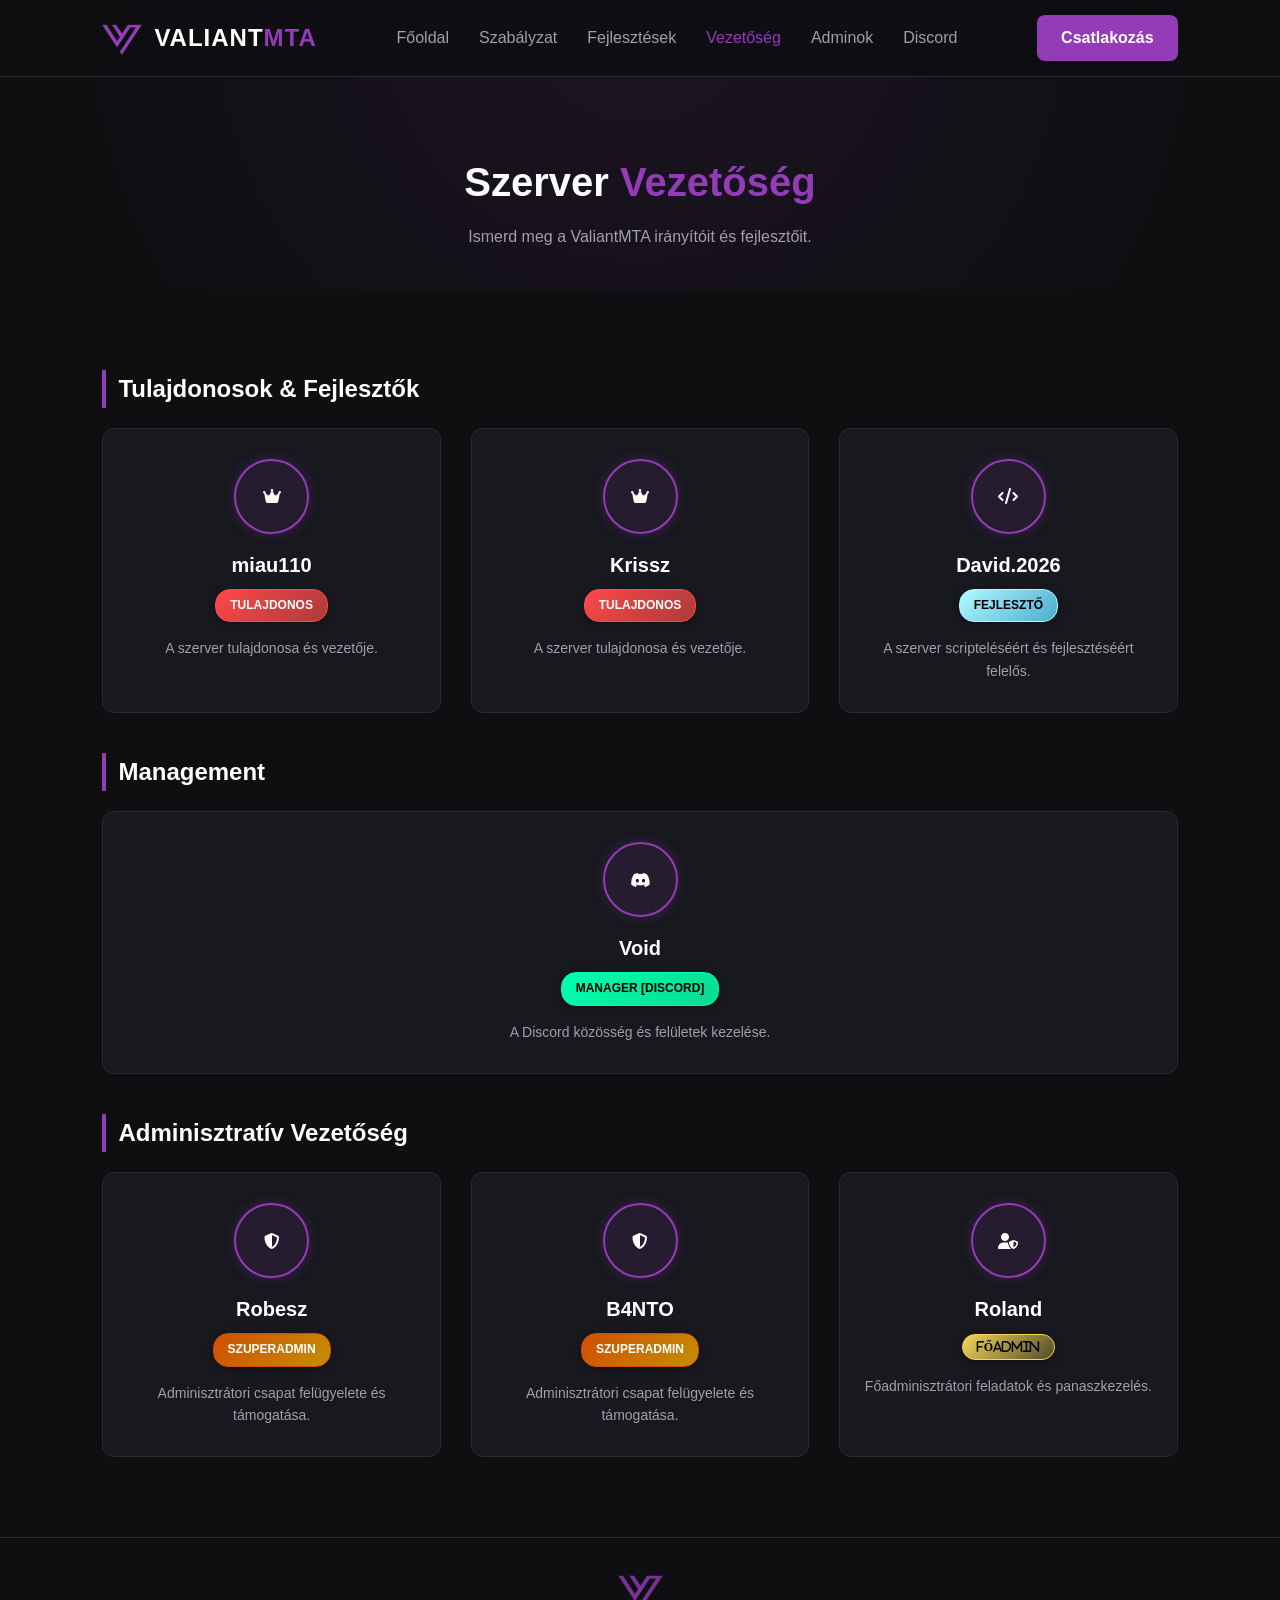
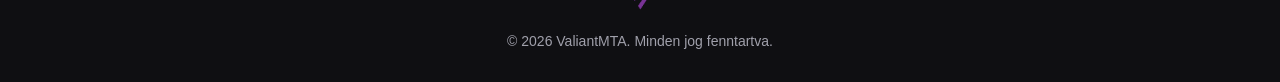
==== valiantweb/vezetoseg.html @ 5ef46de9 "Add files via upload" ====
<!DOCTYPE html>
<html lang="hu">
<head>
    <meta charset="UTF-8">
    <meta name="viewport" content="width=device-width, initial-scale=1.0">
    <title>ValiantMTA - Vezetőség</title>
    <link rel="stylesheet" href="style.css">
    <link rel="stylesheet" href="https://cdnjs.cloudflare.com/ajax/libs/font-awesome/6.4.0/css/all.min.css">
</head>
<body>
    <!-- Aloldalak oldalról beúszó logója -->
<div id="page-loader-side">
    <div class="side-loader-content">
        <img src="logo.png" alt="ValiantMTA Logo" class="side-loader-logo">
        <span class="side-loader-text">Valiant<span>MTA</span></span>
    </div>
</div>

<nav class="navbar">
    <a href="index.html" class="logo-container">
        <img src="logo.png" alt="ValiantMTA Logo" class="nav-logo">
        <span class="logo-text">Valiant<span>MTA</span></span>
    </a>
    <ul class="nav-links">
        <li><a href="index.html">Főoldal</a></li>
        <li><a href="szabalyzat.html">Szabályzat</a></li>
        <li><a href="fejlesztesek.html">Fejlesztések</a></li>
        <li><a href="vezetoseg.html" class="active">Vezetőség</a></li>
        <li><a href="adminok.html">Adminok</a></li>
        <li><a href="index.html#discord">Discord</a></li>
    </ul>
    <a href="mtasa://127.0.0.1:22003" class="btn-primary">Csatlakozás</a>
</nav>

    <!-- Fejléc -->
    <header class="page-header">
        <h1>Szerver <span>Vezetőség</span></h1>
        <p>Ismerd meg a ValiantMTA irányítóit és fejlesztőit.</p>
    </header>

    <!-- Csapat Tartalom -->
    <main class="content-container">
        
        <!-- Tulajdonosok & Fejlesztők -->
        <h2 class="section-title">Tulajdonosok & Fejlesztők</h2>
        <div class="team-grid">
            <div class="team-card">
                <div class="avatar-box">
                    <i class="fa-solid fa-crown"></i>
                </div>
                <h3>miau110</h3>
                <span class="role owner">Tulajdonos</span>
                <p>A szerver tulajdonosa és vezetője.</p>
            </div>

            <div class="team-card">
                <div class="avatar-box">
                    <i class="fa-solid fa-crown"></i>
                </div>
                <h3>Krissz</h3>
                <span class="role owner">Tulajdonos</span>
                <p>A szerver tulajdonosa és vezetője.</p>
            </div>

            <div class="team-card">
                <div class="avatar-box">
                    <i class="fa-solid fa-code"></i>
                </div>
                <h3>David.2026</h3>
                <span class="role dev">Fejlesztő</span>
                <p>A szerver scripteléséért és fejlesztéséért felelős.</p>
            </div>
        </div>

        <!-- Management -->
        <h2 class="section-title">Management</h2>
        <div class="team-grid">
            <div class="team-card">
                <div class="avatar-box">
                    <i class="fa-brands fa-discord"></i>
                </div>
                <h3>Void</h3>
                <span class="role discord-manager">Manager [Discord]</span>
                <p>A Discord közösség és felületek kezelése.</p>
            </div>
        </div>

        <!-- Adminisztratív Vezetőség -->
        <h2 class="section-title">Adminisztratív Vezetőség</h2>
        <div class="team-grid">
            <div class="team-card">
                <div class="avatar-box">
                    <i class="fa-solid fa-shield-halved"></i>
                </div>
                <h3>Robesz</h3>
                <span class="role superadmin">Szuperadmin</span>
                <p>Adminisztrátori csapat felügyelete és támogatása.</p>
            </div>

            <div class="team-card">
                <div class="avatar-box">
                    <i class="fa-solid fa-shield-halved"></i>
                </div>
                <h3>B4NTO</h3>
                <span class="role superadmin">Szuperadmin</span>
                <p>Adminisztrátori csapat felügyelete és támogatása.</p>
            </div>

            <div class="team-card">
                <div class="avatar-box">
                    <i class="fa-solid fa-user-shield"></i>
                </div>
                <h3>Roland</h3>
                <span class="role fa">Főadmin</span>
                <p>Főadminisztrátori feladatok és panaszkezelés.</p>
            </div>
        </div>

    </main>

    <!-- Lábléc -->
    <footer>
        <img src="logo.png" alt="ValiantMTA Logo" class="footer-logo">
        <p>&copy; 2026 ValiantMTA. Minden jog fenntartva.</p>
    </footer>

</body>
</html>
---- valiantweb/style.css ----
:root {
    --primary-color: #943CB8;
    --primary-hover: #7b2fa1;
    --bg-dark: #0f0f12;
    --bg-card: #18181f;
    --text-color: #ffffff;
    --text-muted: #a0a0ab;
    --border-color: #2a2a36;
}

* {
    margin: 0;
    padding: 0;
    box-sizing: border-box;
    font-family: 'Segoe UI', Tahoma, Geneva, Verdana, sans-serif;
    scroll-behavior: smooth;
}

body {
    background-color: var(--bg-dark);
    color: var(--text-color);
    line-height: 1.6;
}

span {
    color: var(--primary-color);
}

/* Navigáció */
.navbar {
    display: flex;
    justify-content: space-between;
    align-items: center;
    padding: 15px 8%;
    background-color: rgba(15, 15, 18, 0.9);
    position: fixed;
    width: 100%;
    top: 0;
    z-index: 1000;
    backdrop-filter: blur(10px);
    border-bottom: 1px solid var(--border-color);
}

.logo-container {
    display: flex;
    align-items: center;
    gap: 12px;
    text-decoration: none;
    max-height: 45px;
}

.nav-logo {
    height: 40px !important;
    width: auto;
    object-fit: contain;
}

.logo-text {
    font-size: 24px;
    font-weight: 800;
    text-transform: uppercase;
    letter-spacing: 1px;
    color: var(--text-color);
}

.nav-links {
    display: flex;
    list-style: none;
    gap: 30px;
}

.nav-links a {
    color: var(--text-muted);
    text-decoration: none;
    font-weight: 500;
    transition: 0.3s;
}

.nav-links a:hover, .nav-links a.active {
    color: var(--primary-color);
}

/* Gombok */
.btn-primary {
    background-color: var(--primary-color);
    color: white;
    padding: 10px 24px;
    border-radius: 8px;
    text-decoration: none;
    font-weight: 600;
    transition: 0.3s;
    display: inline-block;
    border: none;
    cursor: pointer;
}

.btn-primary:hover {
    background-color: var(--primary-hover);
    box-shadow: 0 0 15px rgba(148, 60, 184, 0.4);
}

.btn-secondary {
    background-color: transparent;
    color: white;
    padding: 10px 24px;
    border-radius: 8px;
    text-decoration: none;
    font-weight: 600;
    border: 1px solid var(--border-color);
    transition: 0.3s;
    display: inline-block;
}

.btn-secondary:hover {
    border-color: var(--primary-color);
    color: var(--primary-color);
}

.btn-large {
    padding: 14px 32px;
    font-size: 16px;
}

/* Hero Szekció */
.hero {
    height: 100vh;
    display: flex;
    justify-content: center;
    align-items: center;
    text-align: center;
    padding: 0 20px;
    background: radial-gradient(circle at center, rgba(148, 60, 184, 0.15) 0%, rgba(15, 15, 18, 1) 70%);
}

.hero-logo {
    width: 120px;
    height: auto;
    margin-bottom: 20px;
    filter: drop-shadow(0 0 15px rgba(148, 60, 184, 0.4));
}

.badge {
    background-color: rgba(148, 60, 184, 0.2);
    color: var(--primary-color);
    padding: 6px 16px;
    border-radius: 20px;
    font-size: 14px;
    font-weight: 600;
    border: 1px solid rgba(148, 60, 184, 0.3);
}

.hero h1 {
    font-size: 48px;
    margin: 20px 0;
    font-weight: 800;
}

.hero p {
    color: var(--text-muted);
    max-width: 600px;
    margin: 0 auto 30px auto;
    font-size: 18px;
}

.hero-buttons {
    display: flex;
    gap: 15px;
    justify-content: center;
}

/* Page Header (Aloldalak teteje) */
.page-header {
    padding-top: 150px;
    padding-bottom: 40px;
    text-align: center;
    background: radial-gradient(circle at top, rgba(148, 60, 184, 0.1) 0%, rgba(15, 15, 18, 1) 80%);
}

.page-header h1 {
    font-size: 40px;
    margin-bottom: 10px;
}

.page-header p {
    color: var(--text-muted);
    font-size: 16px;
}

/* Content Container */
.content-container {
    padding: 40px 8% 80px 8%;
}

.section-title {
    font-size: 24px;
    margin: 40px 0 20px 0;
    color: var(--text-color);
    border-left: 4px solid var(--primary-color);
    padding-left: 12px;
}

/* Funkciók */
.features {
    padding: 100px 8%;
    text-align: center;
}

.features h2 {
    font-size: 36px;
    margin-bottom: 50px;
}

.cards-grid {
    display: grid;
    grid-template-columns: repeat(auto-fit, minmax(280px, 1fr));
    gap: 30px;
}

.card {
    background-color: var(--bg-card);
    padding: 40px 30px;
    border-radius: 12px;
    border: 1px solid var(--border-color);
    transition: 0.3s;
}

.card:hover {
    transform: translateY(-5px);
    border-color: var(--primary-color);
}

.card-icon {
    font-size: 40px;
    color: var(--primary-color);
    margin-bottom: 20px;
}

.card h3 {
    margin-bottom: 15px;
}

.card p {
    color: var(--text-muted);
    font-size: 15px;
}

/* Discord Szekció */
.discord-section {
    padding: 80px 8%;
    background: linear-gradient(180deg, var(--bg-dark) 0%, var(--bg-card) 100%);
    text-align: center;
    border-top: 1px solid var(--border-color);
}

.discord-text h2 {
    font-size: 36px;
    margin-bottom: 15px;
}

.discord-text p {
    color: var(--text-muted);
    margin-bottom: 30px;
}

/* Szabályzat Stílusok */
.rules-section {
    background-color: var(--bg-card);
    padding: 30px;
    border-radius: 12px;
    border: 1px solid var(--border-color);
    margin-bottom: 30px;
}

.rules-section h2 {
    color: var(--primary-color);
    font-size: 22px;
    margin-bottom: 20px;
    display: flex;
    align-items: center;
    gap: 10px;
}

.rule-item {
    margin-bottom: 20px;
}

.rule-item:last-child {
    margin-bottom: 0;
}

.rule-item h3 {
    font-size: 16px;
    color: #ffffff;
    margin-bottom: 5px;
}

.rule-item p {
    color: var(--text-muted);
    font-size: 14px;
}

/* Vezetőség és Admin Kártya Stílusok */
.team-grid {
    display: grid;
    grid-template-columns: repeat(auto-fit, minmax(250px, 1fr));
    gap: 30px;
}

.team-card {
    background-color: var(--bg-card);
    padding: 30px 20px;
    border-radius: 12px;
    border: 1px solid var(--border-color);
    text-align: center;
    transition: 0.3s;
}

.team-card:hover {
    border-color: var(--primary-color);
    transform: translateY(-5px);
}

.avatar-box {
    width: 75px;
    height: 75px;
    margin: 0 auto 15px auto;
    display: flex;
    align-items: center;
    justify-content: center;
    background: rgba(148, 60, 184, 0.1);
    border: 2px solid var(--primary-color);
    border-radius: 50%;
    box-shadow: 0 0 12px rgba(148, 60, 184, 0.3);
}

.team-card-logo {
    width: 45px;
    height: auto;
    object-fit: contain;
}

.team-card h3 {
    font-size: 20px;
    margin-bottom: 8px;
}

.team-card p {
    color: var(--text-muted);
    font-size: 14px;
}

/* Rang Jelvények - Dupla Színátmenettel */
.role {
    display: inline-block;
    padding: 6px 14px;
    border-radius: 15px;
    font-size: 12px;
    font-weight: 700;
    text-transform: uppercase;
    margin-bottom: 15px;
    color: #ffffff;
    box-shadow: 0 2px 8px rgba(0, 0, 0, 0.3);
}

/* Tulajdonos (#ff4848 -> #aa3b3b) */
.role.owner {
    background: linear-gradient(135deg, #ff4848 0%, #aa3b3b 100%);
    border: 1px solid #ff4848;
}

/* Fejlesztő (#b2f9ff -> #4cadd0) */
.role.dev {
    background: linear-gradient(135deg, #b2f9ff 0%, #4cadd0 100%);
    border: 1px solid #b2f9ff;
    color: #000000;
}

/* Manager & Discord Manager (#00ffae -> #08db90) */
.role.manager, .role.discord-manager {
    background: linear-gradient(135deg, #00ffae 0%, #08db90 100%);
    border: 1px solid #00ffae;
    color: #000000;
}

/* Szuperadmin (#ce4f00 -> #c58f04) */
.role.superadmin {
    background: linear-gradient(135deg, #ce4f00 0%, #c58f04 100%);
    border: 1px solid #ce4f00;
}

/* Főadmin (#f3d65a -> #524b2a) */
.role.headadmin, .role.fa {
    background: linear-gradient(135deg, #f3d65a 0%, #524b2a 100%);
    border: 1px solid #f3d65a;
    color: #000000;
}

/* Admin (#71ff9e -> #369876) */
.role.admin {
    background: linear-gradient(135deg, #71ff9e 0%, #369876 100%);
    border: 1px solid #71ff9e;
    color: #000000;
}

/* Adminsegéd (#ff9cbf -> #ff5dd6) */
.role.helper {
    background: linear-gradient(135deg, #ff9cbf 0%, #ff5dd6 100%);
    border: 1px solid #ff9cbf;
    color: #ffffff;
}

/* Lábléc */
footer {
    padding: 30px;
    text-align: center;
    border-top: 1px solid var(--border-color);
    color: var(--text-muted);
    font-size: 14px;
}

.footer-logo {
    height: 45px;
    width: auto;
    margin-bottom: 10px;
    opacity: 0.8;
}

/* Patch Notes Stílusok */
.patch-card {
    background-color: var(--bg-card);
    border: 1px solid var(--border-color);
    border-radius: 12px;
    padding: 25px;
    margin-bottom: 30px;
    transition: 0.3s;
}

.patch-card:hover {
    border-color: var(--primary-color);
}

.patch-header {
    display: flex;
    justify-content: space-between;
    align-items: center;
    border-bottom: 1px solid var(--border-color);
    padding-bottom: 15px;
    margin-bottom: 20px;
    flex-wrap: wrap;
    gap: 10px;
}

.patch-header h2 {
    font-size: 22px;
    color: #ffffff;
    display: flex;
    align-items: center;
    gap: 10px;
}

.patch-date {
    color: var(--text-muted);
    font-size: 13px;
    margin-top: 5px;
    display: block;
}

.patch-tag {
    background: rgba(255, 255, 255, 0.1);
    color: var(--text-muted);
    padding: 4px 12px;
    border-radius: 20px;
    font-size: 12px;
    font-weight: 600;
}

.patch-tag.new {
    background: rgba(148, 60, 184, 0.2);
    color: var(--primary-color);
    border: 1px solid rgba(148, 60, 184, 0.4);
}

.patch-category {
    margin-bottom: 20px;
}

.patch-category:last-child {
    margin-bottom: 0;
}

.patch-category h3 {
    font-size: 16px;
    margin-bottom: 10px;
    display: flex;
    align-items: center;
    gap: 8px;
}

.patch-category ul {
    list-style: none;
    padding-left: 25px;
}

.patch-category ul li {
    color: var(--text-muted);
    font-size: 14px;
    position: relative;
    margin-bottom: 6px;
}

.patch-category ul li::before {
    content: "•";
    color: var(--primary-color);
    font-weight: bold;
    position: absolute;
    left: -15px;
}

/* Színkódok az ikonokhoz */
.text-success { color: #2ecc71; }
.text-warning { color: #f1c40f; }
.text-danger { color: #e74c3c; }

/* ==========================================
   FŐOLDAL (INDEX) - KÖZPONTI LOAD
========================================== */
#page-loader {
    position: fixed;
    top: 0;
    left: 0;
    width: 100%;
    height: 100vh;
    background-color: #0b0b0e;
    display: flex;
    justify-content: center;
    align-items: center;
    z-index: 9999;
    pointer-events: none;
    animation: fadeOutLoader 0.6s cubic-bezier(0.77, 0, 0.175, 1) 1.2s forwards;
}

.loader-content {
    display: flex;
    flex-direction: column;
    align-items: center;
    gap: 15px;
    animation: logoPopIn 0.8s cubic-bezier(0.175, 0.885, 0.32, 1.275) forwards;
}

.loader-logo {
    width: 100px;
    height: auto;
    filter: drop-shadow(0 0 20px rgba(168, 85, 247, 0.6));
}

.loader-text {
    font-size: 2rem;
    font-weight: 800;
    color: #ffffff;
    letter-spacing: 2px;
}

.loader-text span, .side-loader-text span {
    color: #a855f7;
}

@keyframes logoPopIn {
    0% { opacity: 0; transform: scale(0.6) translateY(30px); }
    100% { opacity: 1; transform: scale(1) translateY(0); }
}

@keyframes fadeOutLoader {
    0% { opacity: 1; visibility: visible; }
    100% { opacity: 0; visibility: hidden; }
}

/* ==========================================
   ALOLDALAK - OLDALRÓL BEÚSZÓ LOGÓ
========================================== */
#page-loader-side {
    position: fixed;
    top: 0;
    left: 0;
    width: 100%;
    height: 100vh;
    background-color: #0b0b0e;
    display: flex;
    justify-content: center;
    align-items: center;
    z-index: 9999;
    pointer-events: none;
    animation: fadeOutLoader 0.5s cubic-bezier(0.77, 0, 0.175, 1) 0.9s forwards;
}

.side-loader-content {
    display: flex;
    align-items: center;
    gap: 15px;
    animation: logoSlideIn 0.6s cubic-bezier(0.25, 1, 0.5, 1) forwards;
}

.side-loader-logo {
    width: 60px;
    height: auto;
    filter: drop-shadow(0 0 15px rgba(168, 85, 247, 0.6));
}

.side-loader-text {
    font-size: 1.8rem;
    font-weight: 800;
    color: #ffffff;
    letter-spacing: 1.5px;
}

/* Balról jobbra beúszás animációja */
@keyframes logoSlideIn {
    0% {
        opacity: 0;
        transform: translateX(-60px);
    }
    100% {
        opacity: 1;
        transform: translateX(0);
    }
}
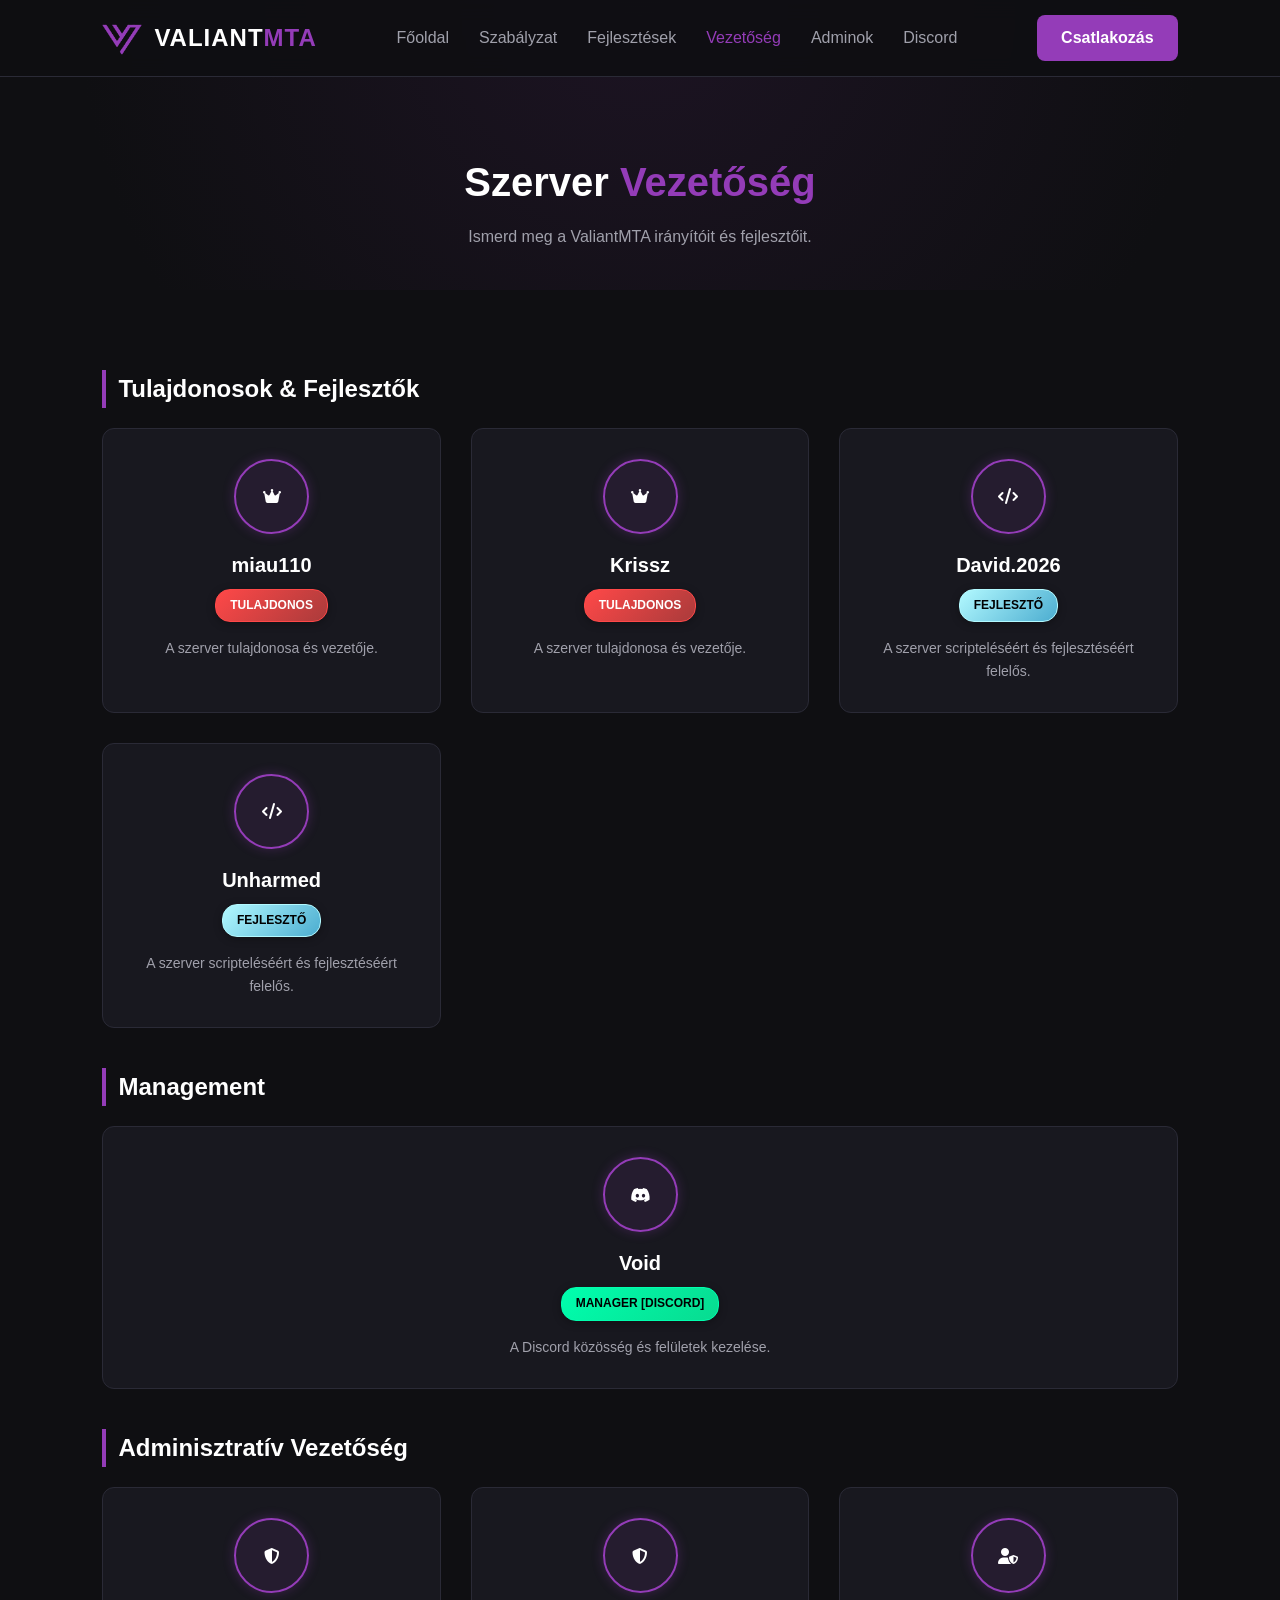
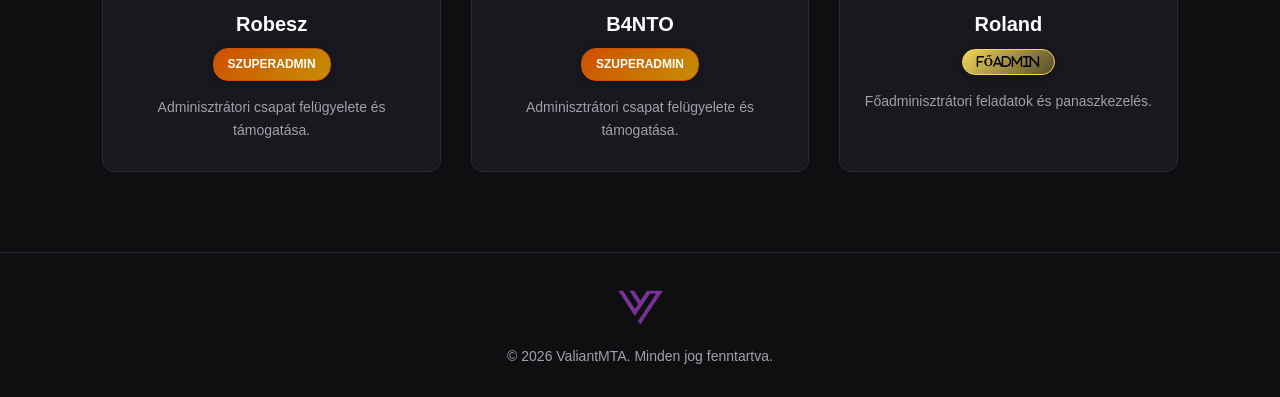
==== commit 9822831b: "Update vezetoseg.html" ====
--- a/valiantweb/vezetoseg.html
+++ b/valiantweb/vezetoseg.html
@@ -70,6 +70,15 @@
                 <span class="role dev">Fejlesztő</span>
                 <p>A szerver scripteléséért és fejlesztéséért felelős.</p>
             </div>
+
+            <div class="team-card">
+                <div class="avatar-box">
+                    <i class="fa-solid fa-code"></i>
+                </div>
+                <h3>Unharmed</h3>
+                <span class="role dev">Fejlesztő</span>
+                <p>A szerver scripteléséért és fejlesztéséért felelős.</p>
+            </div>
         </div>
 
         <!-- Management -->
@@ -125,4 +134,4 @@
     </footer>
 
 </body>
-</html>+</html>
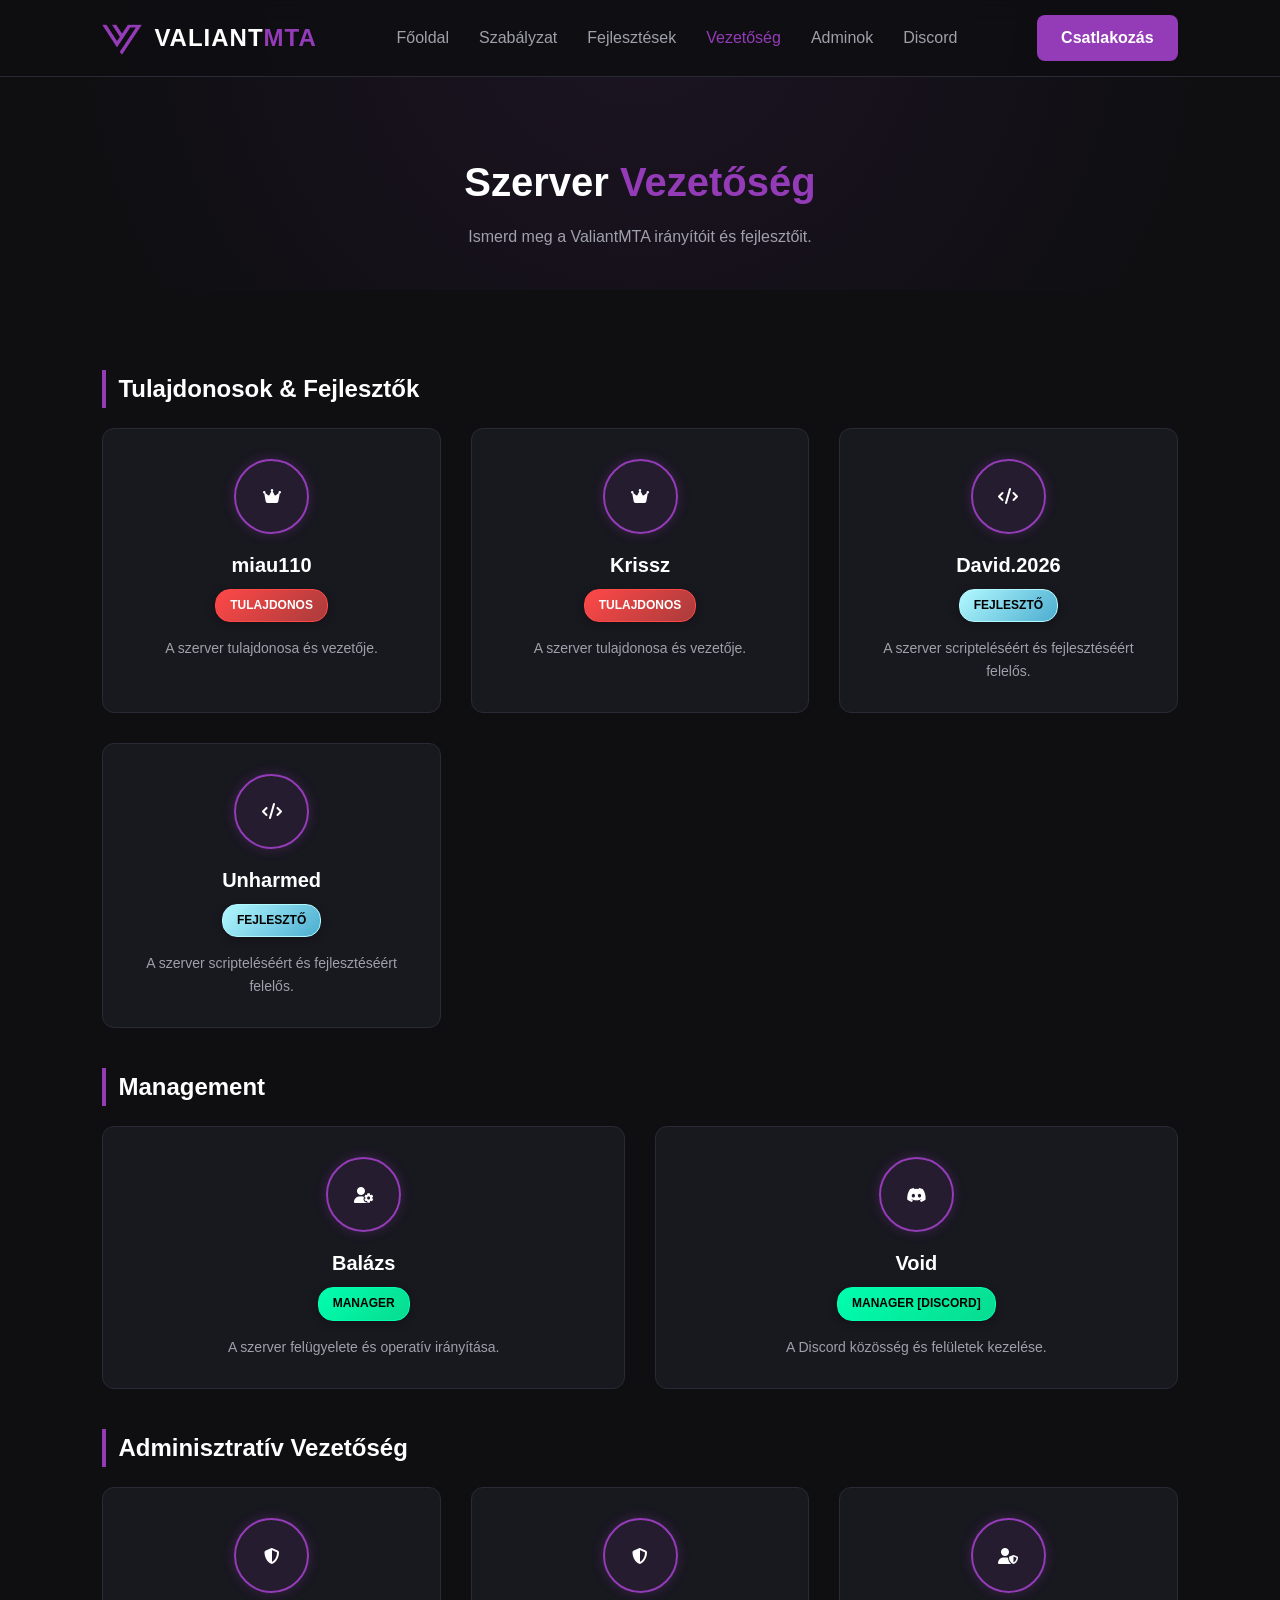
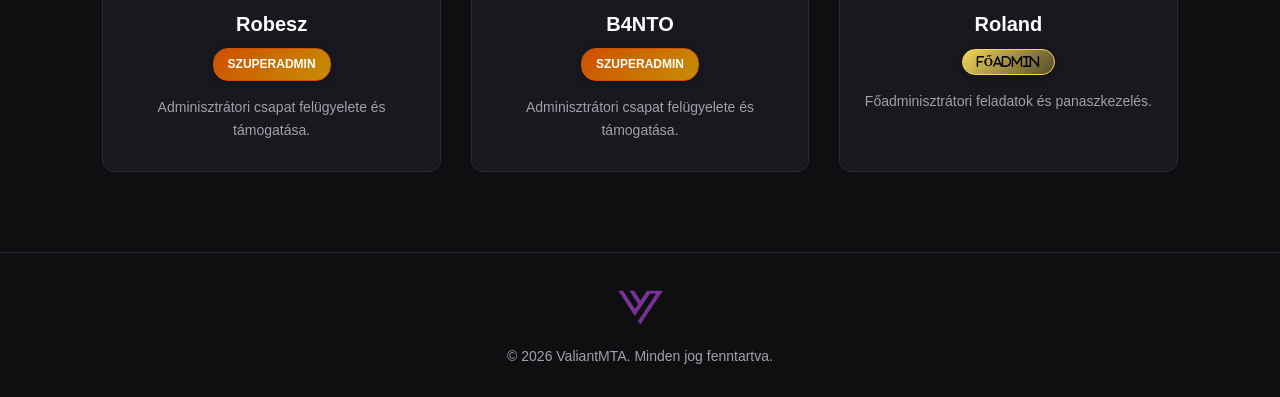
==== commit ef097fc5: "Update vezetoseg.html" ====
--- a/valiantweb/vezetoseg.html
+++ b/valiantweb/vezetoseg.html
@@ -9,28 +9,28 @@
 </head>
 <body>
     <!-- Aloldalak oldalról beúszó logója -->
-<div id="page-loader-side">
-    <div class="side-loader-content">
-        <img src="logo.png" alt="ValiantMTA Logo" class="side-loader-logo">
-        <span class="side-loader-text">Valiant<span>MTA</span></span>
+    <div id="page-loader-side">
+        <div class="side-loader-content">
+            <img src="logo.png" alt="ValiantMTA Logo" class="side-loader-logo">
+            <span class="side-loader-text">Valiant<span>MTA</span></span>
+        </div>
     </div>
-</div>
 
-<nav class="navbar">
-    <a href="index.html" class="logo-container">
-        <img src="logo.png" alt="ValiantMTA Logo" class="nav-logo">
-        <span class="logo-text">Valiant<span>MTA</span></span>
-    </a>
-    <ul class="nav-links">
-        <li><a href="index.html">Főoldal</a></li>
-        <li><a href="szabalyzat.html">Szabályzat</a></li>
-        <li><a href="fejlesztesek.html">Fejlesztések</a></li>
-        <li><a href="vezetoseg.html" class="active">Vezetőség</a></li>
-        <li><a href="adminok.html">Adminok</a></li>
-        <li><a href="index.html#discord">Discord</a></li>
-    </ul>
-    <a href="mtasa://127.0.0.1:22003" class="btn-primary">Csatlakozás</a>
-</nav>
+    <nav class="navbar">
+        <a href="index.html" class="logo-container">
+            <img src="logo.png" alt="ValiantMTA Logo" class="nav-logo">
+            <span class="logo-text">Valiant<span>MTA</span></span>
+        </a>
+        <ul class="nav-links">
+            <li><a href="index.html">Főoldal</a></li>
+            <li><a href="szabalyzat.html">Szabályzat</a></li>
+            <li><a href="fejlesztesek.html">Fejlesztések</a></li>
+            <li><a href="vezetoseg.html" class="active">Vezetőség</a></li>
+            <li><a href="adminok.html">Adminok</a></li>
+            <li><a href="index.html#discord">Discord</a></li>
+        </ul>
+        <a href="mtasa://127.0.0.1:22003" class="btn-primary">Csatlakozás</a>
+    </nav>
 
     <!-- Fejléc -->
     <header class="page-header">
@@ -86,6 +86,15 @@
         <div class="team-grid">
             <div class="team-card">
                 <div class="avatar-box">
+                    <i class="fa-solid fa-user-gear"></i>
+                </div>
+                <h3>Balázs</h3>
+                <span class="role manager">Manager</span>
+                <p>A szerver felügyelete és operatív irányítása.</p>
+            </div>
+
+            <div class="team-card">
+                <div class="avatar-box">
                     <i class="fa-brands fa-discord"></i>
                 </div>
                 <h3>Void</h3>
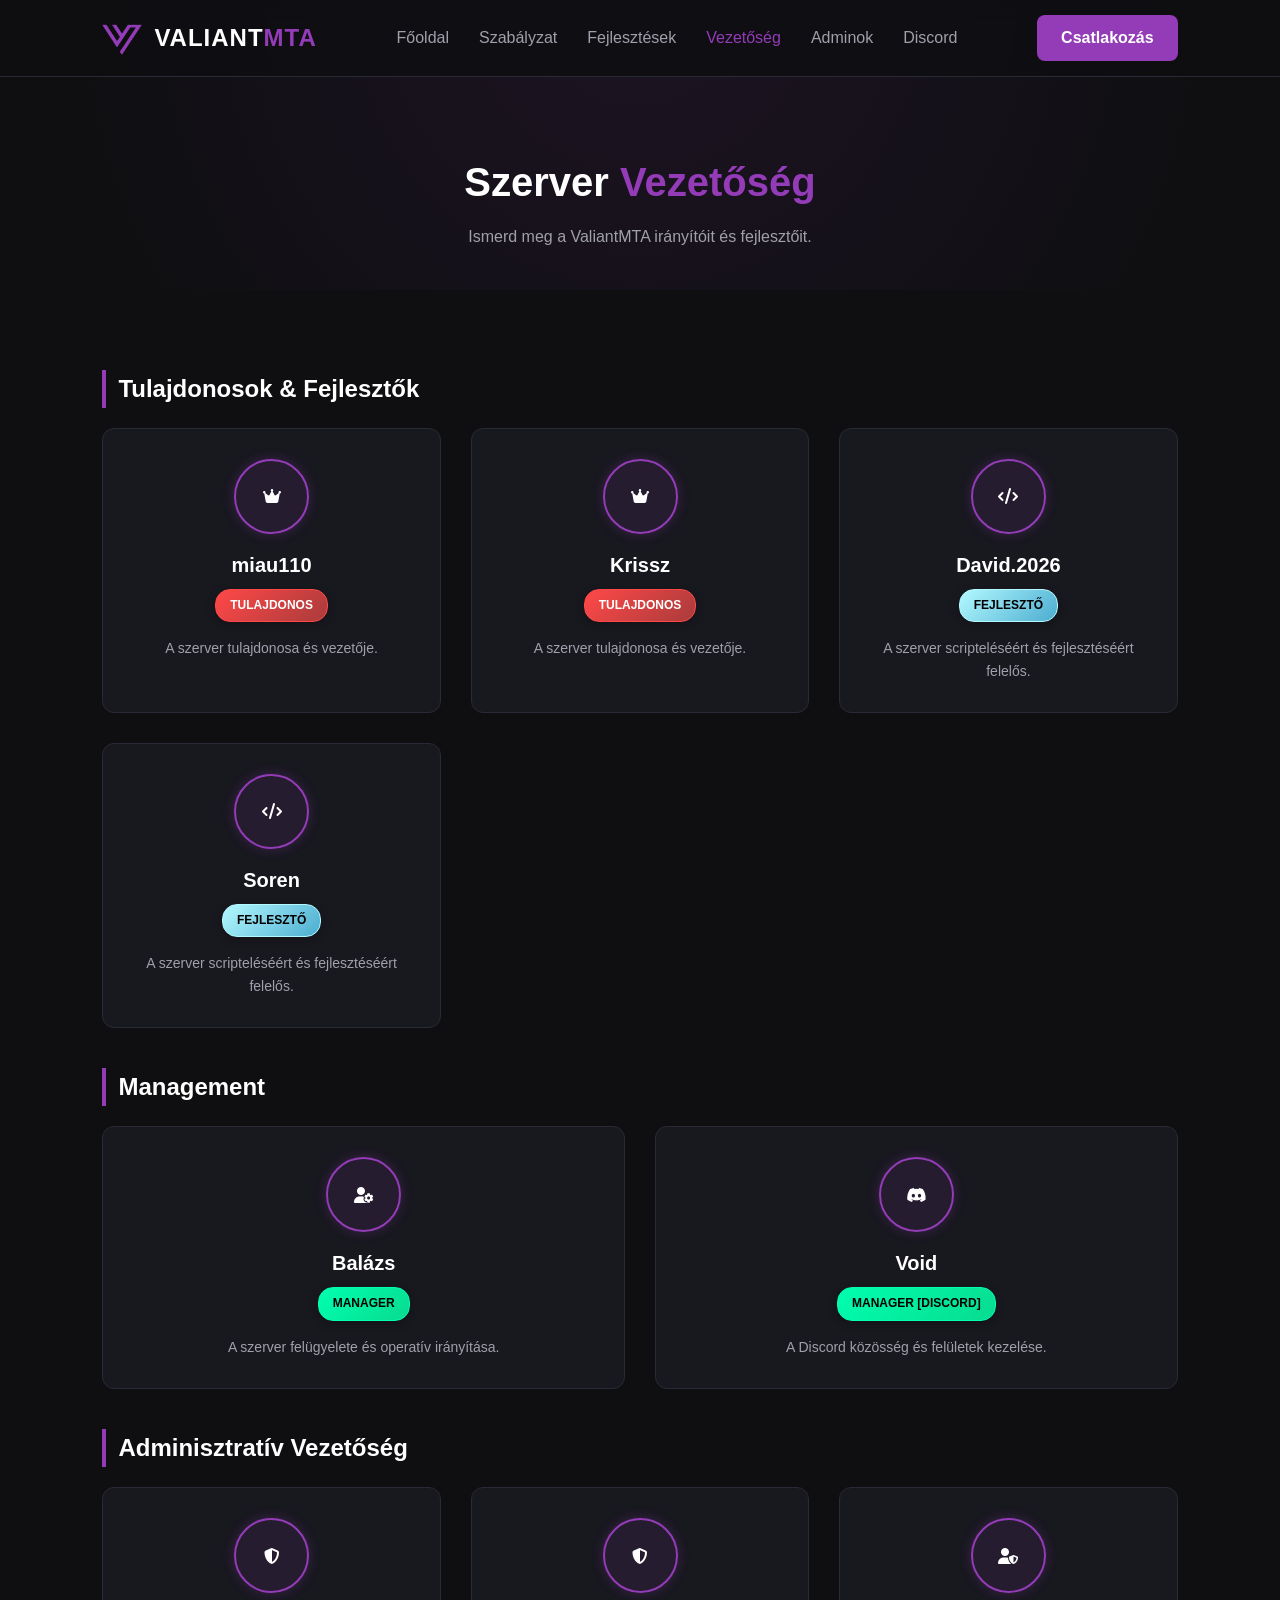
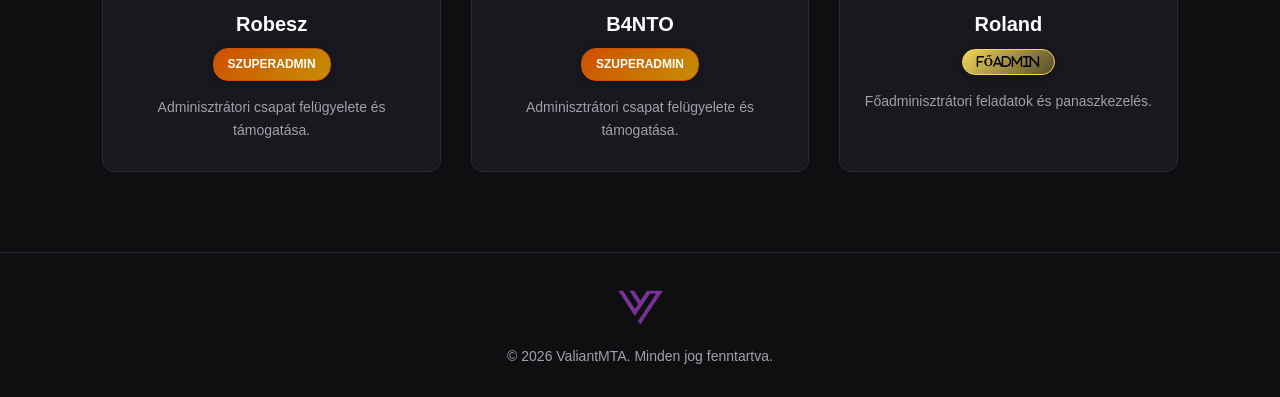
==== commit e32de432: "Update vezetoseg.html" ====
--- a/valiantweb/vezetoseg.html
+++ b/valiantweb/vezetoseg.html
@@ -75,7 +75,7 @@
                 <div class="avatar-box">
                     <i class="fa-solid fa-code"></i>
                 </div>
-                <h3>Unharmed</h3>
+                <h3>Soren</h3>
                 <span class="role dev">Fejlesztő</span>
                 <p>A szerver scripteléséért és fejlesztéséért felelős.</p>
             </div>
